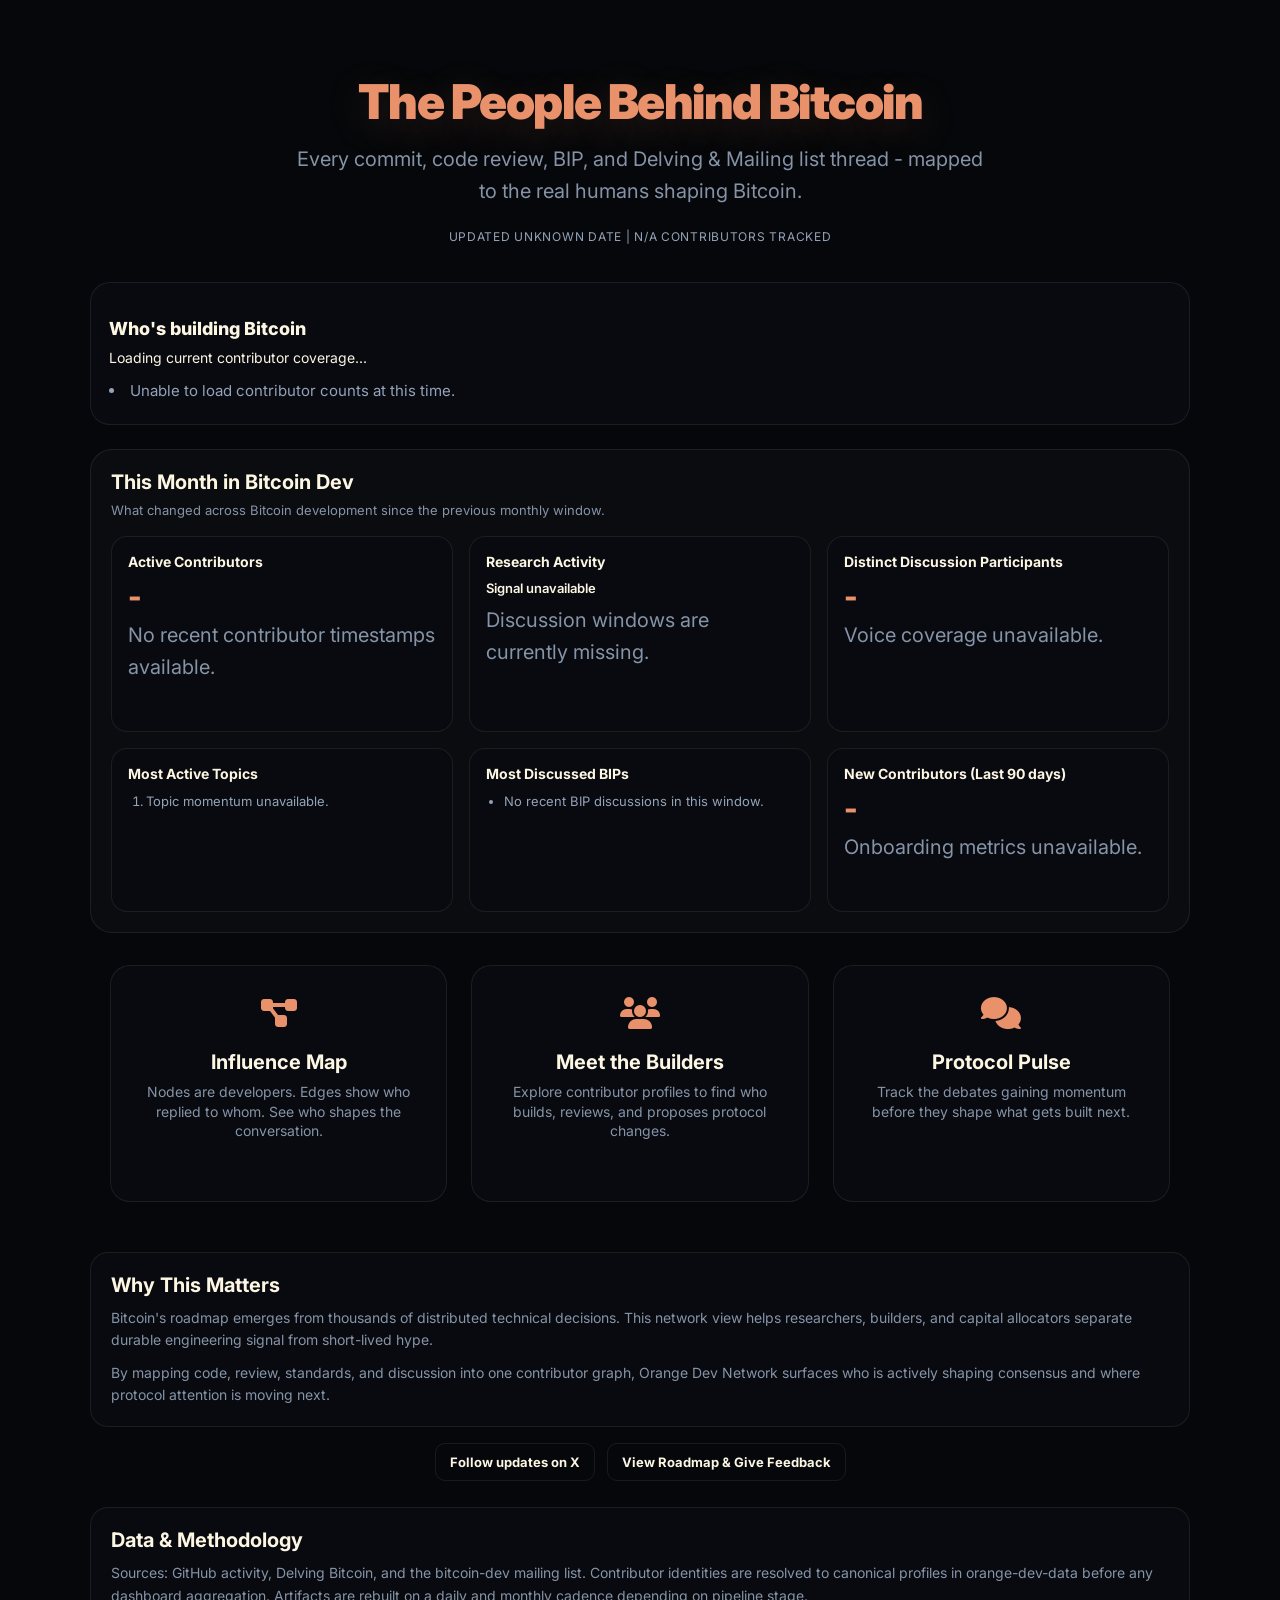
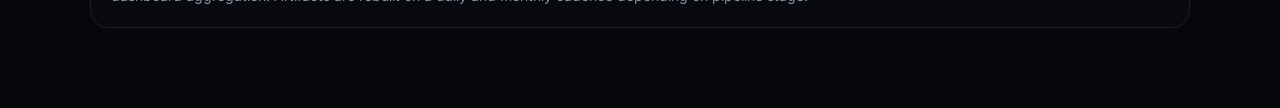
==== index.html @ 39d82423 "feat: migrate to app-config based navigation and shared layout" ====
<!DOCTYPE html>
<html lang="en" data-theme="dark">

<head>
    <meta charset="UTF-8">
    <meta name="viewport" content="width=device-width, initial-scale=1.0">
    <title>Orange Dev Network | The Human Layer of Bitcoin R&D</title>
    <meta name="description"
        content="Dive into the technical expertise, social authority, and ecosystem flow of Bitcoin development.">

    <!-- Bitcoin Data Labs Font & Icons -->
    <link rel="stylesheet" href="https://cdnjs.cloudflare.com/ajax/libs/font-awesome/6.5.1/css/all.min.css">
    <link rel="preconnect" href="https://fonts.googleapis.com">
    <link rel="preconnect" href="https://fonts.gstatic.com" crossorigin>
    <link href="https://fonts.googleapis.com/css2?family=Inter:wght@300;400;500;600;700;800;900&display=swap"
        rel="stylesheet">

    <!-- Bitcoin Data Labs Shell Styles -->
    <link rel="stylesheet" href="https://bitcoindatalabs.org/styles/styles.css">

    <!-- Modularized Local Styles -->
    <link rel="stylesheet" href="styles/style.css">
    <link rel="stylesheet" href="styles/landing.css">

    <!-- Favicon -->
    <link rel="icon" type="image/png" href="https://bitcoindatalabs.org/favicon.png">
</head>

<body class="has-fixed-header landing-layout">
    <div id="main-container">
        <!-- Bitcoin Data Labs Header -->
        <div id="header"></div>

        <div id="app-content" class="landing-layout">
            <div class="hero-section">
                <h1>The People Behind Bitcoin</h1>
                <p>Every commit, code review, BIP, and Delving & Mailing list thread - mapped to the real humans shaping
                    Bitcoin.</p>
                <div id="freshness-line" class="freshness-line">Updated - Contributors tracked -</div>

                <div class="summary-section">
                    <h2>Who's building Bitcoin</h2>
                    <div id="summary-insight" class="summary-insight">Loading current contributor coverage...</div>
                    <ul id="domain-count-list" class="summary-list">
                        <li>Loading contributor counts...</li>
                    </ul>
                </div>

                <section class="snapshot-panel" aria-label="Network Snapshot">
                    <div class="snapshot-panel-head">
                        <h2>This Month in Bitcoin Dev</h2>
                        <p>What changed across Bitcoin development since the previous monthly window.</p>
                    </div>
                    <div class="live-widgets">
                        <article class="live-widget">
                            <h3>Active Contributors</h3>
                            <div id="widget-active-count" class="live-widget-value">-</div>
                            <p id="widget-active-note" class="live-widget-note">Loading current activity...</p>
                        </article>
                        <article class="live-widget">
                            <h3>Research Activity</h3>
                            <div id="widget-mailing-spark" class="sparkline-text">Loading signal...</div>
                            <p id="widget-mailing-note" class="live-widget-note"></p>
                        </article>
                        <article class="live-widget">
                            <h3>Distinct Discussion Participants</h3>
                            <div id="widget-voices-count" class="live-widget-value">-</div>
                            <p id="widget-voices-note" class="live-widget-note">Loading discussion breadth...</p>
                        </article>
                        <article class="live-widget">
                            <h3>Most Active Topics</h3>
                            <ol id="widget-topics" class="rank-list">
                                <li>Loading topic momentum...</li>
                            </ol>
                        </article>
                        <article class="live-widget">
                            <h3>Most Discussed BIPs</h3>
                            <ul id="widget-bips" class="simple-list">
                                <li>Loading BIP activity...</li>
                            </ul>
                        </article>
                        <article class="live-widget">
                            <h3>New Contributors (Last 90 days)</h3>
                            <div id="widget-newcomers" class="live-widget-value">-</div>
                            <p id="widget-newcomers-note" class="live-widget-note">Loading onboarding trend...</p>
                        </article>
                    </div>
                </section>

                <div class="cta-container">
                    <a href="network.html" class="cta-card">
                        <div class="cta-icon"><i class="fas fa-project-diagram"></i></div>
                        <h2>Influence Map</h2>
                        <p>Nodes are developers. Edges show who replied to whom. See who shapes the conversation.</p>
                    </a>
                    <a href="directory.html" class="cta-card">
                        <div class="cta-icon"><i class="fas fa-users"></i></div>
                        <h2>Meet the Builders</h2>
                        <p>Explore contributor profiles to find who builds, reviews, and proposes protocol changes.</p>
                    </a>
                    <a href="pulse.html" class="cta-card">
                        <div class="cta-icon"><i class="fas fa-comments"></i></div>
                        <h2>Protocol Pulse</h2>
                        <p>Track the debates gaining momentum before they shape what gets built next.</p>
                    </a>
                </div>

                <section class="why-this-matters" aria-label="Why This Matters">
                    <h2>Why This Matters</h2>
                    <p>Bitcoin's roadmap emerges from thousands of distributed technical decisions. This network view
                        helps researchers, builders, and capital allocators separate durable engineering signal from
                        short-lived hype.</p>
                    <p>By mapping code, review, standards, and discussion into one contributor graph, Orange Dev Network
                        surfaces who is actively shaping consensus and where protocol attention is moving next.</p>
                </section>

                <section class="secondary-cta" aria-label="Follow and feedback">
                    <a href="https://x.com/BitcoinDataLabs" target="_blank" rel="noopener noreferrer"
                        class="secondary-link">Follow updates on X</a>
                    <a href="roadmap.html" class="secondary-link">View Roadmap & Give Feedback</a>
                </section>

                <section class="methodology-note" aria-label="Data and Methodology">
                    <h2>Data & Methodology</h2>
                    <p>Sources: GitHub activity, Delving Bitcoin, and the bitcoin-dev mailing list. Contributor
                        identities are resolved to canonical profiles in orange-dev-data before any dashboard
                        aggregation. Artifacts are rebuilt on a daily and monthly cadence depending on pipeline stage.
                    </p>
                </section>

            </div>
        </div>

        <!-- Bitcoin Data Labs Footer -->
        <div id="footer"></div>
    </div>

    <!-- Bitcoin Data Labs App Components -->
    <script src="https://bitcoindatalabs.org/components/app-components.js"></script>
    <script src="js/app-config.js"></script>

    <!-- Page Logic -->
    <script src="js/landing.js"></script>
</body>

</html>
---- styles/style.css ----
[data-theme="dark"] {
    /* Bitcoin Data Labs "Obsidian Data" Theme Variables */
    --bg-primary: #05070A;
    --bg-secondary: #0D0F14;
    --surface: #0D0F14;
    --card-bg: #080A0F;

    --text-primary: #FDF6E3;
    --text-secondary: #94A3B8;

    --primary: #E8916B;
    /* Brand Terracotta */
    --accent: var(--primary);

    --border: rgba(253, 246, 227, 0.08);
    --border-subtle: rgba(253, 246, 227, 0.05);

    --card-shadow: 0 10px 50px rgba(0, 0, 0, 0.6);

    /* Warm Data Palette - 5 Core Roles */
    --legend-creator: #FFB000;
    --legend-architect: #E8916B;
    --legend-engineer: #D4A298;
    --legend-researcher: #8293AB;
    --legend-participant: #2D3748;

    /* Theme Colors for Network Categories - Refined for Obsidian */
    --color-consensus: #ef4444;
    --color-script: #f59e0b;
    --color-l2: #10b981;
    --color-privacy: #8b5cf6;
    --color-wallet: #3b82f6;
    --color-mempool: #ec4899;
    --color-network: #06b6d4;
    --color-mining: #71717a;
    --color-other: #444;

    /* Header & Navigation Sync - Using 'Classy' Terracotta for selections */
    --bdl-header-bg: rgba(5, 7, 10, 0.9);
    --bdl-header-bg-compressed: rgba(5, 7, 10, 0.98);
    --bdl-subnav-bg: #05070A;
    --bdl-nav-active-bg: rgba(247, 147, 26, 0.12);
    --bdl-nav-active-text: #f7931a;
}

/* App name text beside logo */
#currentAppName,
#header .app-name,
#header [id*="appName"],
#header .app-logo a {
    color: var(--primary) !important;
    font-weight: 700 !important;
    letter-spacing: 0.02em;
}

/* Global Reset & Base */
html,
body {
    margin: 0;
    padding: 0;
    font-family: 'Inter', -apple-system, BlinkMacSystemFont, 'Segoe UI', Roboto, sans-serif;
    background-color: var(--bg-primary);
    color: var(--text-primary);
    overflow-x: hidden;
    min-height: 100vh;
    scroll-behavior: smooth;
    /* Ensure scrollIntoView accounts for fixed headers */
    scroll-padding-top: calc(var(--header-height, 90px) + var(--subnav-height, 50px) + 20px);
}

/* Global Overrides for Bitcoin Data Labs Layout */
body.has-sub-nav.has-fixed-header {
    /* Remove the default 20px gap for a sleek flush app look */
    padding-top: calc(var(--header-height, 90px) + var(--subnav-height, 50px)) !important;
}

/* App Layout */
#main-container {
    display: flex;
    flex-direction: column;
    /* Exactly fill the remaining viewport, preventing body scroll so the network sidebar works perfectly */
    height: calc(100vh - var(--header-height, 90px) - var(--subnav-height, 50px)) !important;
}

#header,
#footer {
    flex-shrink: 0;
}

#app-content {
    display: flex;
    flex: 1;
    overflow: hidden;
}



#graph-container {
    flex: 1;
    position: relative;
    background-color: var(--bg-primary);
}

#sidebar {
    width: 360px;
    background-color: var(--bg-secondary);
    border-left: 1px solid var(--border);
    padding: 24px;
    display: flex;
    flex-direction: column;
    gap: 20px;
    overflow-y: auto;
    overflow-x: hidden;
    z-index: 10;
    scrollbar-width: none;
    /* Firefox */
    -ms-overflow-style: none;
    /* IE/Edge */
}

#sidebar::-webkit-scrollbar {
    display: none;
    /* Chrome, Safari, Opera */
}

/* Header & Sidebar Typography */
.sidebar-header h1 {
    font-size: 18px;
    font-weight: 700;
    margin: 0;
    color: var(--primary);
    display: flex;
    align-items: center;
    gap: 10px;
    letter-spacing: 0.02em;
}

.sidebar-header h1 i {
    font-size: 14px;
    opacity: 0.8;
}

.sidebar-header p {
    font-size: 13px;
    color: var(--text-secondary);
    margin: 8px 0 0 0;
    line-height: 1.5;
}

/* Components: Filter Groups & Buttons */
.filter-group {
    background: var(--card-bg);
    padding: 16px;
    border-radius: 12px;
    border: 1px solid var(--border);
    box-shadow: var(--card-shadow);
}

.legend-panel {
    display: grid;
    grid-template-columns: repeat(2, minmax(0, 1fr));
    gap: 6px;
    padding: 10px 0 0 0;
    color: var(--text-secondary);
    font-size: 11px;
}

.legend-chip {
    display: inline-flex;
    align-items: center;
    gap: 8px;
    padding: 8px 10px;
    border-radius: 999px;
    background: rgba(255, 255, 255, 0.04);
    border: 1px solid rgba(255, 255, 255, 0.08);
}

.legend-dot {
    width: 10px;
    height: 10px;
    border-radius: 50%;
    flex-shrink: 0;
    box-shadow: 0 0 0 1px rgba(255, 255, 255, 0.1);
}

.filter-label {
    font-size: 11px;
    font-weight: 700;
    color: var(--text-secondary);
    text-transform: uppercase;
    letter-spacing: 1.5px;
    margin-bottom: 12px;
    display: block;
}

.btn-group {
    display: flex;
    flex-wrap: wrap;
    gap: 6px;
}

.theme-grid {
    display: grid;
    grid-template-columns: 1fr 1fr;
    gap: 6px;
}

.filter-btn {
    background: transparent;
    border: 1px solid transparent;
    padding: 8px 16px;
    color: var(--text-secondary);
    border-radius: 4px;
    font-size: 11px;
    cursor: pointer;
    transition: all 0.2s cubic-bezier(0.4, 0, 0.2, 1);
    text-align: left;
    flex: 1;
    min-width: 80px;
    font-weight: 500;
    position: relative;
}

.filter-btn:hover {
    background: rgba(253, 246, 227, 0.03);
    color: var(--text-primary);
}

.filter-btn.active {
    background: rgba(232, 145, 107, 0.06);
    color: var(--text-primary);
    font-weight: 700;
}

.filter-btn.active::before {
    content: '';
    position: absolute;
    left: 0;
    top: 20%;
    height: 60%;
    width: 2px;
    background: var(--primary);
    border-radius: 0 2px 2px 0;
}

/* Keep primary CTA as a subtle ghost block for surgical UX */
#view-directory-btn,
.btn-primary {
    background: transparent;
    color: var(--primary);
    border: 1px solid rgba(232, 145, 107, 0.3);
    transition: all 0.3s ease;
    border-radius: 8px;
}

#view-directory-btn:hover,
.btn-primary:hover {
    background: rgba(232, 145, 107, 0.08);
    border-color: var(--primary);
    box-shadow: 0 0 20px rgba(232, 145, 107, 0.1);
}

#view-directory-btn.active,
.btn-primary.active {
    background: rgba(232, 145, 107, 0.12);
    border-color: var(--primary);
    color: var(--primary);
}

/* Premium Surgical Tooltips */
[data-tooltip] {
    position: relative;
}

[data-tooltip]::after {
    content: attr(data-tooltip);
    position: absolute;
    bottom: calc(100% + 10px);
    left: 50%;
    transform: translateX(-50%) translateY(5px);
    width: 220px;
    padding: 12px 14px;
    background: rgba(13, 15, 20, 0.98);
    backdrop-filter: blur(12px);
    -webkit-backdrop-filter: blur(12px);
    border: 1px solid rgba(232, 145, 107, 0.2);
    border-radius: 8px;
    color: var(--text-primary);
    font-size: 11px;
    line-height: 1.5;
    font-weight: 400;
    text-transform: none;
    letter-spacing: normal;
    box-shadow: 0 10px 30px rgba(0, 0, 0, 0.8);
    pointer-events: none;
    opacity: 0;
    transform: translateY(5px);
    transition: all 0.2s ease;
    z-index: 100;
}

[data-tooltip]:hover::after {
    opacity: 1;
    transform: translateX(-50%) translateY(0);
}

/* HUD & Overlays */
.hud {
    position: absolute;
    top: 24px;
    left: 24px;
    display: flex;
    flex-direction: column;
    gap: 12px;
    z-index: 5;
}

.search-container {
    position: relative;
}

#unified-search {
    width: 100%;
    box-sizing: border-box;
    padding: 12px 16px;
    background: rgba(8, 10, 15, 0.7);
    backdrop-filter: blur(20px);
    -webkit-backdrop-filter: blur(20px);
    border: 1px solid var(--border);
    border-radius: 10px;
    color: var(--text-primary);
    font-family: inherit;
    font-size: 13px;
    outline: none;
    transition: all 0.3s cubic-bezier(0.4, 0, 0.2, 1);
    box-shadow: 0 10px 30px rgba(0, 0, 0, 0.4);
}

#unified-search:focus {
    border-color: var(--primary);
    background: rgba(8, 10, 15, 0.9);
    box-shadow: 0 15px 40px rgba(232, 145, 107, 0.1);
}

.search-meta {
    font-size: 11px;
    color: var(--text-secondary);
    line-height: 1.4;
    padding: 0 4px;
    min-height: 20px;
}

.stats-hud {
    background: rgba(8, 10, 15, 0.7);
    backdrop-filter: blur(20px);
    -webkit-backdrop-filter: blur(20px);
    border: 1px solid var(--border);
    border-radius: 12px;
    padding: 14px 18px;
    color: var(--text-secondary);
    font-size: 12px;
    display: flex;
    flex-direction: column;
    gap: 6px;
    box-shadow: var(--card-shadow);
    min-width: 200px;
}

.stat-row {
    display: flex;
    justify-content: space-between;
    gap: 20px;
}



.stat-val {
    font-weight: 700;
    color: var(--text-primary);
}

.stat-val.highlight {
    color: var(--primary);
}

/* Map Controls */
.controls {
    position: absolute;
    top: 24px;
    right: 24px;
    display: flex;
    flex-direction: column;
    gap: 8px;
    z-index: 5;
}

.control-btn {
    background: rgba(8, 10, 15, 0.7);
    backdrop-filter: blur(20px);
    -webkit-backdrop-filter: blur(20px);
    border: 1px solid var(--border);
    padding: 10px;
    color: var(--text-primary);
    border-radius: 10px;
    cursor: pointer;
    width: 44px;
    height: 44px;
    display: flex;
    align-items: center;
    justify-content: center;
    transition: all 0.3s cubic-bezier(0.4, 0, 0.2, 1);
    box-shadow: 0 10px 25px rgba(0, 0, 0, 0.4);
}

.control-btn:hover {
    background: rgba(232, 145, 107, 0.1);
    border-color: var(--primary);
    color: var(--primary);
    transform: scale(1.05);
}

/* Tooltip */
.tooltip {
    position: absolute;
    background: rgba(26, 18, 8, 0.98);
    border: 1px solid var(--border);
    padding: 16px;
    border-radius: 12px;
    font-size: 12px;
    pointer-events: none;
    z-index: 100;
    color: var(--text-primary);
    display: none;
    box-shadow: 0 20px 50px rgba(0, 0, 0, 0.6);
    backdrop-filter: blur(8px);
    min-width: 200px;
}

/* D3 Graph Styles */
svg#viz {
    width: 100%;
    height: 100%;
}

line.link {
    stroke-opacity: 0.15;
    transition: stroke-opacity 0.2s, stroke-width 0.2s;
}

circle.node {
    transition: r 0.3s, fill 0.3s, stroke 0.2s;
    stroke-width: 0.5px;
    cursor: pointer;
}

text.label {
    fill: var(--text-primary);
    font-size: 9px;
    font-weight: 500;
    pointer-events: none;
    opacity: 0.6;
    text-shadow: 0 1px 3px rgba(0, 0, 0, 0.8);
}

/* Selection Panel / Profile */
.info-panel {
    background: var(--card-bg);
    padding: 16px;
    border-radius: 12px;
    border: 1px solid var(--border);
    box-shadow: var(--card-shadow);
    animation: slideIn 0.3s ease-out;
}

@keyframes slideIn {
    from {
        opacity: 0;
        transform: translateY(10px);
    }

    to {
        opacity: 1;
        transform: translateY(0);
    }
}

.info-title {
    font-size: 15px;
    font-weight: 800;
    margin-bottom: 20px;
    color: var(--text-primary);
    text-transform: uppercase;
    letter-spacing: 1px;
}

.expertise-meter {
    display: flex;
    height: 10px;
    border-radius: 5px;
    overflow: hidden;
    background: var(--card-bg);
    margin: 8px 0 16px 0;
}

.expertise-segment {
    height: 100%;
}

.bip-chip {
    display: inline-block;
    background: var(--card-bg);
    border: 1px solid var(--border);
    padding: 4px 10px;
    border-radius: 6px;
    font-size: 10px;
    font-weight: 600;
    margin-right: 6px;
    margin-bottom: 6px;
    color: var(--text-secondary);
    transition: all 0.2s;
}

.bip-chip:hover {
    background: rgba(232, 145, 107, 0.08);
    color: var(--text-primary);
}

.info-item {
    font-size: 13px;
    margin-bottom: 8px;
    display: flex;
    justify-content: space-between;
}

.info-label {
    color: var(--text-secondary);
}

.info-val {
    color: var(--text-primary);
    font-weight: 600;
}

.expertise-label {
    font-size: 10px;
    color: var(--text-secondary);
    margin-top: 16px;
    margin-bottom: 4px;
    display: block;
    text-transform: uppercase;
    letter-spacing: 1px;
    font-weight: 700;
}

.tag {
    padding: 4px 10px;
    border-radius: 6px;
    font-size: 10px;
    font-weight: 800;
    text-transform: uppercase;
    letter-spacing: 1px;
}

.tag-new {
    background: rgba(139, 92, 246, 0.1);
    color: #8b5cf6;
    border: 1px solid rgba(139, 92, 246, 0.2);
}

.tag-rising {
    background: rgba(16, 185, 129, 0.12);
    color: #10b981;
    border: 1px solid rgba(16, 185, 129, 0.2);
}

.tag-steady {
    background: rgba(59, 130, 246, 0.08);
    color: #3b82f6;
    border: 1px solid rgba(59, 130, 246, 0.14);
}

.tag-fading {
    background: rgba(244, 63, 94, 0.08);
    color: #f43f5e;
    border: 1px solid rgba(244, 63, 94, 0.14);
}

.tag-mixed {
    background: rgba(253, 246, 227, 0.05);
    color: var(--text-primary);
    border: 1px solid var(--border-subtle);
}

/* 📱 Responsive Engineering 📱 */
@media screen and (max-width: 1024px) {
    #main-container {
        height: auto !important;
        min-height: 100vh;
    }
    
    #app-content {
        flex-direction: column;
        overflow: visible;
        flex: none;
    }

    #sidebar {
        width: 100%;
        height: auto;
        border-left: none;
        border-top: 1px solid var(--border-subtle);
        overflow: visible;
    }

    #graph-container {
        height: 60vh;
        flex: none;
    }
}

@media screen and (max-width: 768px) {
    .hide-on-mobile {
        display: none !important;
    }

    .hud {
        top: 10px;
        left: 10px;
        right: 10px;
        flex-direction: column;
        gap: 10px;
        background: rgba(13, 15, 20, 0.9);
        padding: 12px;
        border-radius: 12px;
    }

    .search-container {
        width: 100%;
    }

    #unified-search {
        width: 100% !important;
    }

    .stats-hud {
        display: grid;
        grid-template-columns: 1fr 1fr;
        gap: 10px;
    }

    .stats-hud .stat-row:last-child {
        grid-column: span 2;
        border-top: 1px solid var(--border-subtle);
    }
}

@media screen and (max-width: 480px) {
    .controls {
        bottom: 20px;
        right: 20px;
    }

    #view-directory-btn {
        font-size: 12px;
        padding: 10px;
    }
}

/* Scrollbar Styles */
#sidebar::-webkit-scrollbar {
    width: 6px;
}

#sidebar::-webkit-scrollbar-track {
    background: var(--bg-secondary);
}

#sidebar::-webkit-scrollbar-thumb {
    background: var(--border);
    border-radius: 3px;
}

#sidebar::-webkit-scrollbar-thumb:hover {
    background: rgba(255, 255, 255, 0.1);
}

/* Shared Header Overrides */
#header .app-header {
    border-bottom: 1px solid var(--border) !important;
}

#header .nav-link.active {
    color: var(--primary) !important;
}

#header .top-container,
#header .nav-container {
    max-width: 1200px !important;
    padding: 0 24px !important;
    margin-left: auto !important;
    margin-right: auto !important;
    box-sizing: border-box !important;
}

/* Shared Header Overrides */
#header .app-header {
    border-bottom: 1px solid var(--border) !important;
}

#header .nav-link.active {
    color: var(--primary) !important;
}

#header .top-container,
#header .nav-container {
    max-width: 1200px !important;
    padding: 0 24px !important;
    margin-left: auto !important;
    margin-right: auto !important;
    box-sizing: border-box !important;
}
---- styles/landing.css ----
/* Landing Page Styles - Ecosystem Portal */

body.landing-layout {
    overflow-y: auto !important;
    height: auto !important;
    min-height: 100vh;
}

body.landing-layout #main-container {
    height: auto !important;
    min-height: 100vh;
    display: flex !important;
    flex-direction: column !important;
}

body.landing-layout #app-content {
    display: block !important;
    overflow: visible !important;
    flex: none !important;
    width: 100% !important;
    background: transparent !important;
    background-color: transparent !important;
}

body.landing-layout .landing-layout {
    background: radial-gradient(circle at 50% -20%, var(--bg-secondary) 0%, var(--bg-primary) 70%) !important;
    min-height: 100vh;
    padding-bottom: 60px;
    display: block !important;
}

/* Force hero and all its direct children to stack vertically */
.hero-section {
    display: flex !important;
    flex-direction: column !important;
    align-items: center !important;
    width: 100% !important;
    box-sizing: border-box !important;
    padding: 40px 20px 20px 20px;
    max-width: 1200px;
    margin: 0 auto;
}

.hero-section>* {
    width: 100% !important;
    max-width: 1100px !important;
    box-sizing: border-box !important;
    flex-shrink: 0 !important;
}

.hero-section>h1,
.hero-section>p {
    max-width: 700px !important;
    text-align: center !important;
}

/* JavaScript-populated content colors */
#rd-focus-val,
#onboarding-val {
    color: var(--text-primary) !important;
}

#rd-focus-sub,
#discussion-pulse-list,
#discussion-bips {
    color: var(--text-secondary) !important;
}

#summary-insight {
    color: var(--text-primary) !important;
}

#domain-count-list {
    color: var(--text-secondary) !important;
}

#domain-count-list li {
    color: var(--text-secondary) !important;
}

#domain-count-list li strong {
    color: var(--text-primary) !important;
}

.hero-section h1 {
    font-size: 48px;
    font-weight: 900;
    letter-spacing: -0.03em;
    margin-bottom: 12px;
    color: var(--primary);
    text-shadow: 0 10px 40px rgba(232, 145, 107, 0.2);
}

.hero-section p {
    font-size: 1.25rem;
    color: var(--text-secondary);
    max-width: 700px;
    margin: 0 auto 32px;
    opacity: 0.9;
    line-height: 1.6;
}

.freshness-line {
    text-align: center;
    color: var(--text-secondary);
    font-size: 12px;
    letter-spacing: 0.06em;
    text-transform: uppercase;
    margin: -10px 0 18px;
}

.summary-section {
    width: 100%;
    max-width: 720px;
    margin: 20px auto 0 auto;
    padding: 20px 18px;
    background: var(--card-bg);
    border: 1px solid var(--border);
    border-radius: 20px;
    text-align: left;
}

.summary-section h2 {
    font-size: 18px;
    font-weight: 800;
    color: var(--text-primary);
    margin-bottom: 10px;
}

.summary-insight {
    font-size: 14px;
    color: var(--text-primary);
    margin-bottom: 12px;
}

.metric-subtext {
    font-size: 0.85rem;
    color: var(--text-secondary);
    margin-bottom: 12px;
}

.summary-list {
    list-style: disc inside;
    margin: 0;
    padding: 0;
    color: var(--text-secondary);
    display: grid;
    grid-template-columns: repeat(2, minmax(0, 1fr));
    gap: 14px 24px;
}

.summary-list li {
    margin-bottom: 0;
    font-size: 15px;
    line-height: 1.7;
}

.summary-list li strong {
    color: var(--text-primary);
}

.summary-list li span {
    display: block;
    margin-top: 4px;
    font-size: 13px;
    color: var(--text-secondary);
}

.summary-note {
    margin-top: 18px;
    color: var(--text-secondary);
    font-size: 13px;
    line-height: 1.6;
}

/* Venn Diagram Component */
.venn-container {
    position: relative;
    width: 100%;
    max-width: 800px;
    height: 680px;
    margin: 40px auto;
    display: flex;
    flex-direction: column;
    justify-content: center;
    align-items: center;
}

.venn-svg {
    width: 100%;
    height: 100%;
}

.venn-circle {
    fill-opacity: 0.15;
    stroke-width: 2px;
    transition: all 0.3s ease;
}

.venn-circle:hover {
    fill-opacity: 0.25;
}

.venn-label {
    font-size: 14px;
    font-weight: 700;
    fill: var(--text-primary);
    text-transform: uppercase;
    letter-spacing: 1px;
    pointer-events: none;
}

.venn-count {
    font-size: 24px;
    font-weight: 800;
    fill: var(--text-primary);
    pointer-events: none;
}

/* Metrics Grid — 3 equal cards in a row */
.metrics-grid {
    display: flex !important;
    flex-direction: row !important;
    align-items: stretch !important;
    gap: 20px;
    max-width: 1100px;
    margin: 32px auto 24px auto;
    padding: 0;
    background: none;
    backdrop-filter: none;
    border: none;
    border-radius: 0;
}

.metrics-grid .metric-card {
    flex: 1 1 0 !important;
    min-width: 0 !important;
}

.metric-card {
    background: var(--card-bg);
    backdrop-filter: blur(12px);
    border: 1px solid var(--border);
    padding: 24px;
    border-radius: 20px;
    text-align: left;
    transition: all 0.3s cubic-bezier(0.4, 0, 0.2, 1);
}

.metric-card:hover {
    background: rgba(253, 246, 227, 0.05);
    border-color: rgba(232, 145, 107, 0.2);
    transform: translateY(-4px);
    box-shadow: 0 20px 40px rgba(0, 0, 0, 0.4);
}

.metric-card h3 {
    font-size: 12px;
    text-transform: uppercase;
    letter-spacing: 2px;
    color: var(--text-secondary);
    margin-bottom: 16px;
}

.metric-value {
    font-size: 28px;
    font-weight: 800;
    color: var(--text-primary);
    margin-bottom: 8px;
}

.metric-subtext {
    font-size: 13px;
    color: var(--text-secondary);
}

/* Call to Action Buttons */
.cta-container {
    display: grid;
    grid-template-columns: repeat(3, 1fr);
    gap: 24px;
    max-width: 1060px;
    margin: 24px auto 40px auto;
    padding: 0 20px;
}

.snapshot-panel {
    width: 100%;
    max-width: 1060px;
    margin: 24px auto 8px auto;
    background: rgba(255, 255, 255, 0.025);
    border: 1px solid var(--border);
    border-radius: 22px;
    padding: 20px;
}

.snapshot-panel-head {
    margin-bottom: 16px;
}

.snapshot-panel-head h2 {
    margin: 0 0 6px 0;
    font-size: 20px;
    color: var(--text-primary);
}

.snapshot-panel-head p {
    margin: 0;
    color: var(--text-secondary);
    font-size: 13px;
}

.live-widgets {
    display: grid;
    grid-template-columns: repeat(3, minmax(0, 1fr));
    gap: 16px;
    width: 100%;
    max-width: 100%;
    margin: 0;
}

.live-widget {
    background: var(--card-bg);
    border: 1px solid var(--border);
    border-radius: 16px;
    padding: 16px;
}

.live-widget h3 {
    margin: 0 0 10px 0;
    font-size: 14px;
    color: var(--text-primary);
    font-weight: 700;
}

.live-widget-value {
    font-size: 30px;
    font-weight: 800;
    color: var(--primary);
    line-height: 1.1;
    margin-bottom: 6px;
}

.live-widget-note {
    margin: 0;
    color: var(--text-secondary);
    font-size: 12px;
    line-height: 1.5;
}

.rank-list,
.simple-list {
    margin: 0;
    padding-left: 18px;
    color: var(--text-secondary);
    display: flex;
    flex-direction: column;
    gap: 6px;
    font-size: 13px;
}

.rank-list li,
.simple-list li {
    line-height: 1.4;
}

.delta-pill {
    margin-left: 6px;
    font-size: 11px;
    color: var(--text-secondary);
    padding: 2px 6px;
    border-radius: 999px;
    border: 1px solid var(--border);
}

.sparkline-text {
    font-size: 13px;
    font-weight: 600;
    color: var(--text-primary);
    margin-bottom: 8px;
}

.bip-link,
.reviewer-link {
    color: var(--text-primary);
    text-decoration: none;
}

.bip-link:hover,
.reviewer-link:hover {
    color: var(--primary);
    text-decoration: underline;
}

.why-this-matters,
.methodology-note {
    width: 100%;
    max-width: 1060px;
    margin: 10px auto 0 auto;
    background: var(--card-bg);
    border: 1px solid var(--border);
    border-radius: 18px;
    padding: 20px;
}

.why-this-matters h2,
.methodology-note h2 {
    margin: 0 0 10px 0;
    color: var(--text-primary);
    font-size: 20px;
}

.why-this-matters p,
.methodology-note p {
    margin: 0 0 10px 0;
    max-width: 100%;
    text-align: left;
    font-size: 14px;
}

.why-this-matters p:last-child,
.methodology-note p:last-child {
    margin-bottom: 0;
}

.secondary-cta {
    width: 100%;
    max-width: 1060px;
    display: flex;
    gap: 12px;
    justify-content: center;
    margin: 16px auto;
    flex-wrap: wrap;
}

.secondary-link {
    text-decoration: none;
    color: var(--text-primary);
    border: 1px solid var(--border);
    border-radius: 10px;
    padding: 10px 14px;
    font-size: 13px;
    font-weight: 700;
    transition: all 0.2s;
}

.secondary-link:hover {
    border-color: var(--primary);
    color: var(--primary);
    background: rgba(232, 145, 107, 0.08);
}

.cta-card {
    display: block;
    text-decoration: none;
    background: var(--card-bg);
    border: 1px solid var(--border);
    border-radius: 20px;
    padding: 28px 24px;
    text-align: center;
    transition: all 0.3s;
    position: relative;
    overflow: hidden;
}

.cta-card::before {
    content: '';
    position: absolute;
    top: 0;
    left: 0;
    right: 0;
    height: 4px;
    background: var(--primary);
    opacity: 0;
    transition: opacity 0.3s;
}

.cta-card:hover {
    transform: translateY(-8px);
    background: var(--bg-secondary);
    border-color: var(--primary);
}

.cta-card:hover::before {
    opacity: 1;
}

.cta-icon {
    font-size: 32px;
    color: var(--primary);
    margin-bottom: 16px;
}

.cta-card h2 {
    font-size: 20px;
    font-weight: 700;
    color: var(--text-primary);
    margin-bottom: 8px;
}

.cta-card p {
    color: var(--text-secondary);
    font-size: 14px;
    line-height: 1.4;
}

/* Focus Bar */
.focus-bar-container {
    width: 100%;
    height: 8px;
    background: rgba(255, 255, 255, 0.05);
    border-radius: 4px;
    overflow: hidden;
    margin-top: 12px;
    display: flex;
}

.focus-segment {
    height: 100%;
    transition: width 1s ease-out;
}

/* Legend / Glossary */
.venn-glossary {
    display: flex;
    flex-wrap: wrap;
    justify-content: center;
    gap: 24px;
    margin-top: 20px;
    padding: 20px;
    background: rgba(255, 255, 255, 0.02);
    border-radius: 16px;
    border: 1px solid rgba(255, 255, 255, 0.05);
}

.venn-note {
    width: 100%;
    max-width: 760px;
    color: var(--text-secondary);
    font-size: 13px;
    text-align: center;
    margin-top: 16px;
    line-height: 1.7;
}

.glossary-item {
    display: flex;
    align-items: center;
    gap: 8px;
    font-size: 13px;
    color: var(--text-secondary);
}

.glossary-item .dot {
    width: 10px;
    height: 10px;
    border-radius: 50%;
}

.glossary-item strong {
    color: var(--text-primary);
}

/* 📱 Landing Mobile Polish 📱 */
@media screen and (max-width: 900px) {
    .cta-container {
        grid-template-columns: 1fr 1fr;
    }

    .live-widgets {
        grid-template-columns: repeat(2, minmax(0, 1fr));
    }
}

@media screen and (max-width: 768px) {
    .hero-section h1 {
        font-size: 32px;
        margin-bottom: 16px;
    }

    .hero-section p {
        font-size: 1.1rem;
    }

    .cta-container {
        grid-template-columns: 1fr;
    }

    .secondary-cta {
        justify-content: flex-start;
    }

    .snapshot-panel {
        padding: 16px;
    }

    .live-widgets {
        grid-template-columns: 1fr;
    }

    .summary-section {
        padding: 20px 16px;
        margin: 10px;
        width: calc(100% - 20px);
    }
}

@media screen and (max-width: 480px) {
    .hero-section h1 {
        font-size: 28px;
    }

    .summary-list {
        grid-template-columns: 1fr !important;
    }
}
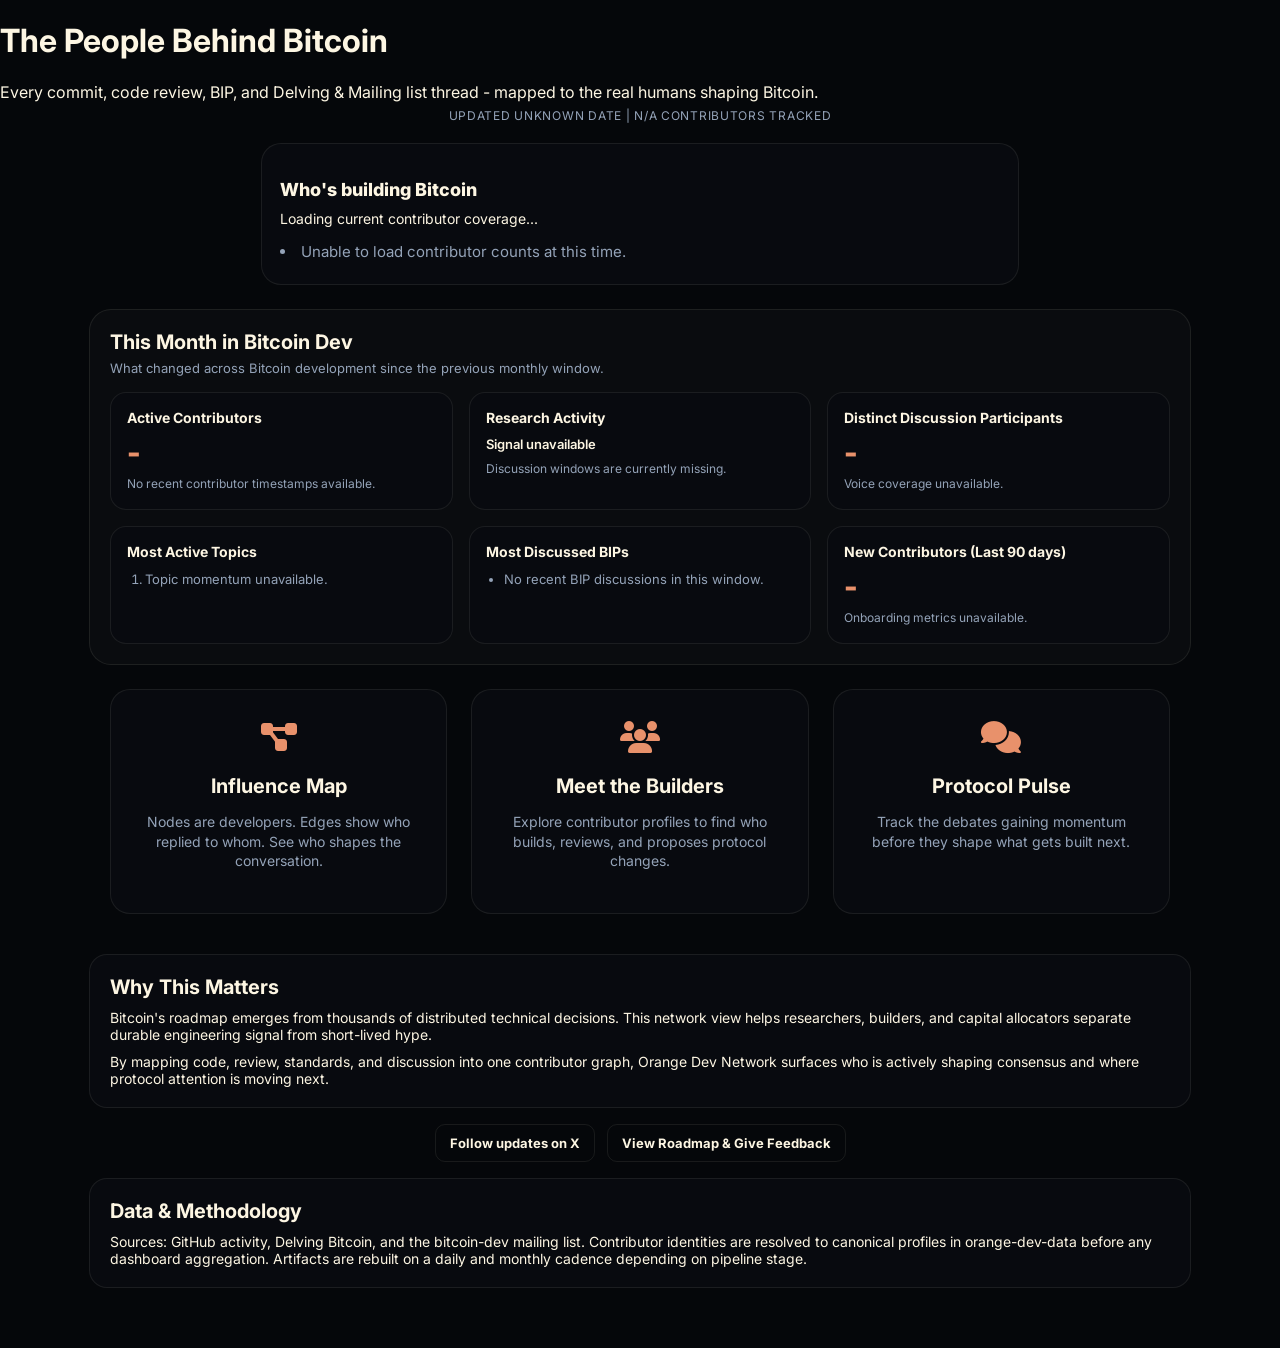
==== commit 927572c5: "Remove redundant hero styles (moved to global BDL styles)" ====
--- a/index.html
+++ b/index.html
@@ -98,7 +98,7 @@
                         <h2>Meet the Builders</h2>
                         <p>Explore contributor profiles to find who builds, reviews, and proposes protocol changes.</p>
                     </a>
-                    <a href="pulse.html" class="cta-card">
+                    <a href="https://sorukumar.github.io/orange-dev-tracker/pulse.html" class="cta-card">
                         <div class="cta-icon"><i class="fas fa-comments"></i></div>
                         <h2>Protocol Pulse</h2>
                         <p>Track the debates gaining momentum before they shape what gets built next.</p>
--- a/styles/style.css
+++ b/styles/style.css
@@ -623,6 +623,26 @@
         display: none !important;
     }
 
+    /* Fix mobile menu overlay covering the header */
+    body.has-nav .nav-links-wrapper {
+        z-index: 9999 !important;
+        justify-content: flex-start !important;
+        padding-top: calc(var(--header-height, 90px) + 2rem) !important;
+    }
+
+    /* Brand the suite menu section with Terracotta */
+    .mobile-suite-content > div > div:first-child {
+        color: var(--primary) !important;
+        font-weight: 700 !important;
+        text-transform: uppercase;
+        letter-spacing: 1px !important;
+    }
+
+    .mobile-suite-content .suite-link-mobile:hover {
+        color: var(--primary) !important;
+        background-color: rgba(232, 145, 107, 0.1) !important;
+    }
+
     .hud {
         top: 10px;
         left: 10px;
--- a/styles/landing.css
+++ b/styles/landing.css
@@ -29,30 +29,7 @@
     display: block !important;
 }
 
-/* Force hero and all its direct children to stack vertically */
-.hero-section {
-    display: flex !important;
-    flex-direction: column !important;
-    align-items: center !important;
-    width: 100% !important;
-    box-sizing: border-box !important;
-    padding: 40px 20px 20px 20px;
-    max-width: 1200px;
-    margin: 0 auto;
-}
-
-.hero-section>* {
-    width: 100% !important;
-    max-width: 1100px !important;
-    box-sizing: border-box !important;
-    flex-shrink: 0 !important;
-}
-
-.hero-section>h1,
-.hero-section>p {
-    max-width: 700px !important;
-    text-align: center !important;
-}
+
 
 /* JavaScript-populated content colors */
 #rd-focus-val,
@@ -82,23 +59,7 @@
     color: var(--text-primary) !important;
 }
 
-.hero-section h1 {
-    font-size: 48px;
-    font-weight: 900;
-    letter-spacing: -0.03em;
-    margin-bottom: 12px;
-    color: var(--primary);
-    text-shadow: 0 10px 40px rgba(232, 145, 107, 0.2);
-}
-
-.hero-section p {
-    font-size: 1.25rem;
-    color: var(--text-secondary);
-    max-width: 700px;
-    margin: 0 auto 32px;
-    opacity: 0.9;
-    line-height: 1.6;
-}
+
 
 .freshness-line {
     text-align: center;
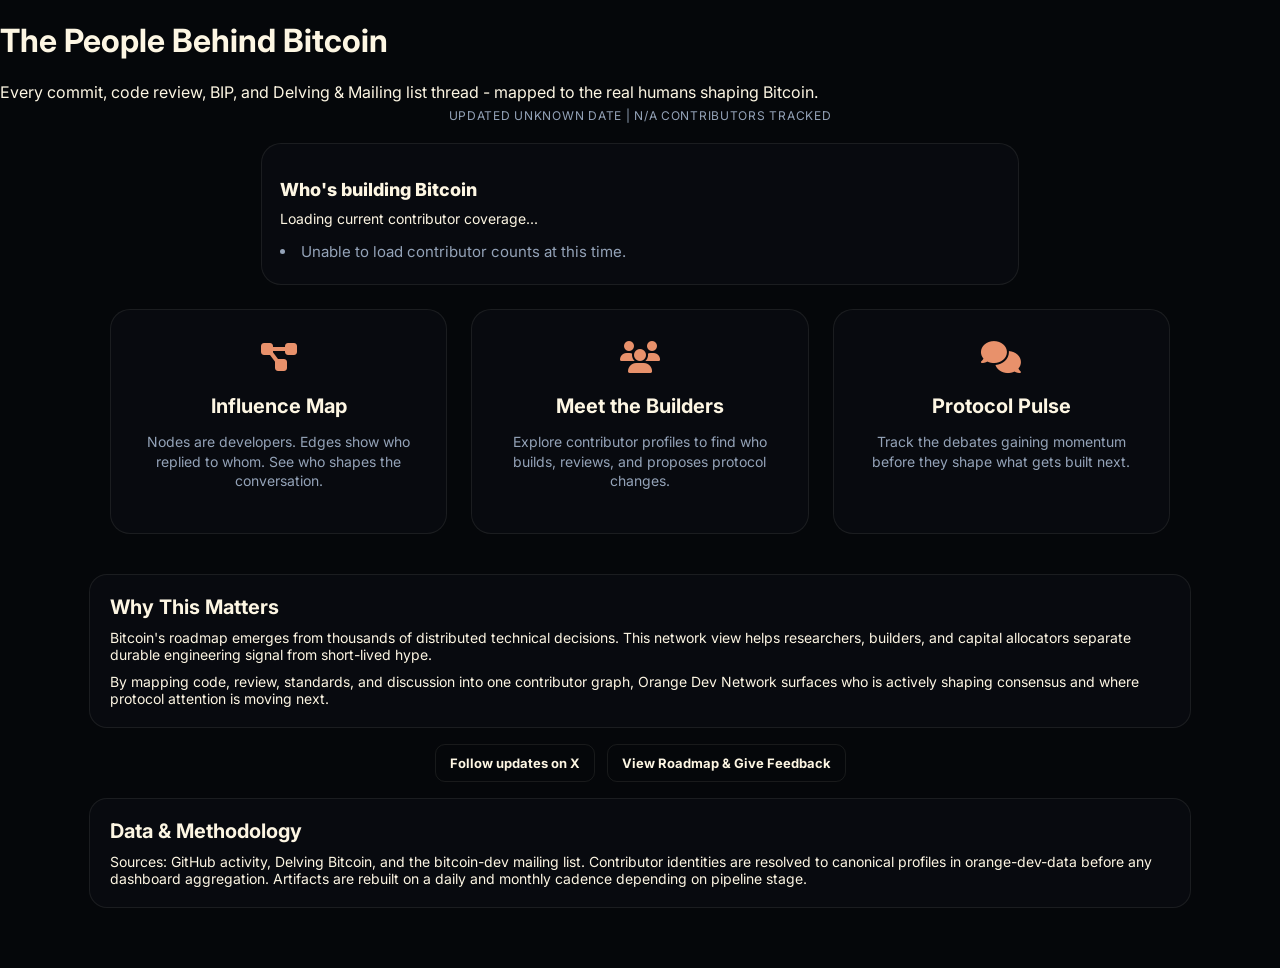
==== commit 17457bcb: "Refactor: Decouple from orange-dev-data, migrate contributors and labs, clean legacy pipeline" ====
--- a/index.html
+++ b/index.html
@@ -46,46 +46,7 @@
                     </ul>
                 </div>
 
-                <section class="snapshot-panel" aria-label="Network Snapshot">
-                    <div class="snapshot-panel-head">
-                        <h2>This Month in Bitcoin Dev</h2>
-                        <p>What changed across Bitcoin development since the previous monthly window.</p>
-                    </div>
-                    <div class="live-widgets">
-                        <article class="live-widget">
-                            <h3>Active Contributors</h3>
-                            <div id="widget-active-count" class="live-widget-value">-</div>
-                            <p id="widget-active-note" class="live-widget-note">Loading current activity...</p>
-                        </article>
-                        <article class="live-widget">
-                            <h3>Research Activity</h3>
-                            <div id="widget-mailing-spark" class="sparkline-text">Loading signal...</div>
-                            <p id="widget-mailing-note" class="live-widget-note"></p>
-                        </article>
-                        <article class="live-widget">
-                            <h3>Distinct Discussion Participants</h3>
-                            <div id="widget-voices-count" class="live-widget-value">-</div>
-                            <p id="widget-voices-note" class="live-widget-note">Loading discussion breadth...</p>
-                        </article>
-                        <article class="live-widget">
-                            <h3>Most Active Topics</h3>
-                            <ol id="widget-topics" class="rank-list">
-                                <li>Loading topic momentum...</li>
-                            </ol>
-                        </article>
-                        <article class="live-widget">
-                            <h3>Most Discussed BIPs</h3>
-                            <ul id="widget-bips" class="simple-list">
-                                <li>Loading BIP activity...</li>
-                            </ul>
-                        </article>
-                        <article class="live-widget">
-                            <h3>New Contributors (Last 90 days)</h3>
-                            <div id="widget-newcomers" class="live-widget-value">-</div>
-                            <p id="widget-newcomers-note" class="live-widget-note">Loading onboarding trend...</p>
-                        </article>
-                    </div>
-                </section>
+
 
                 <div class="cta-container">
                     <a href="network.html" class="cta-card">
@@ -140,7 +101,7 @@
     <script src="js/app-config.js"></script>
 
     <!-- Page Logic -->
-    <script src="js/landing.js"></script>
+    <script src="js/index.js"></script>
 </body>
 
 </html>
--- a/styles/style.css
+++ b/styles/style.css
@@ -66,6 +66,13 @@
     scroll-behavior: smooth;
     /* Ensure scrollIntoView accounts for fixed headers */
     scroll-padding-top: calc(var(--header-height, 90px) + var(--subnav-height, 50px) + 20px);
+}
+
+.container {
+    max-width: 1200px;
+    margin: 0 auto;
+    padding: 0 24px;
+    box-sizing: border-box;
 }
 
 /* Global Overrides for Bitcoin Data Labs Layout */
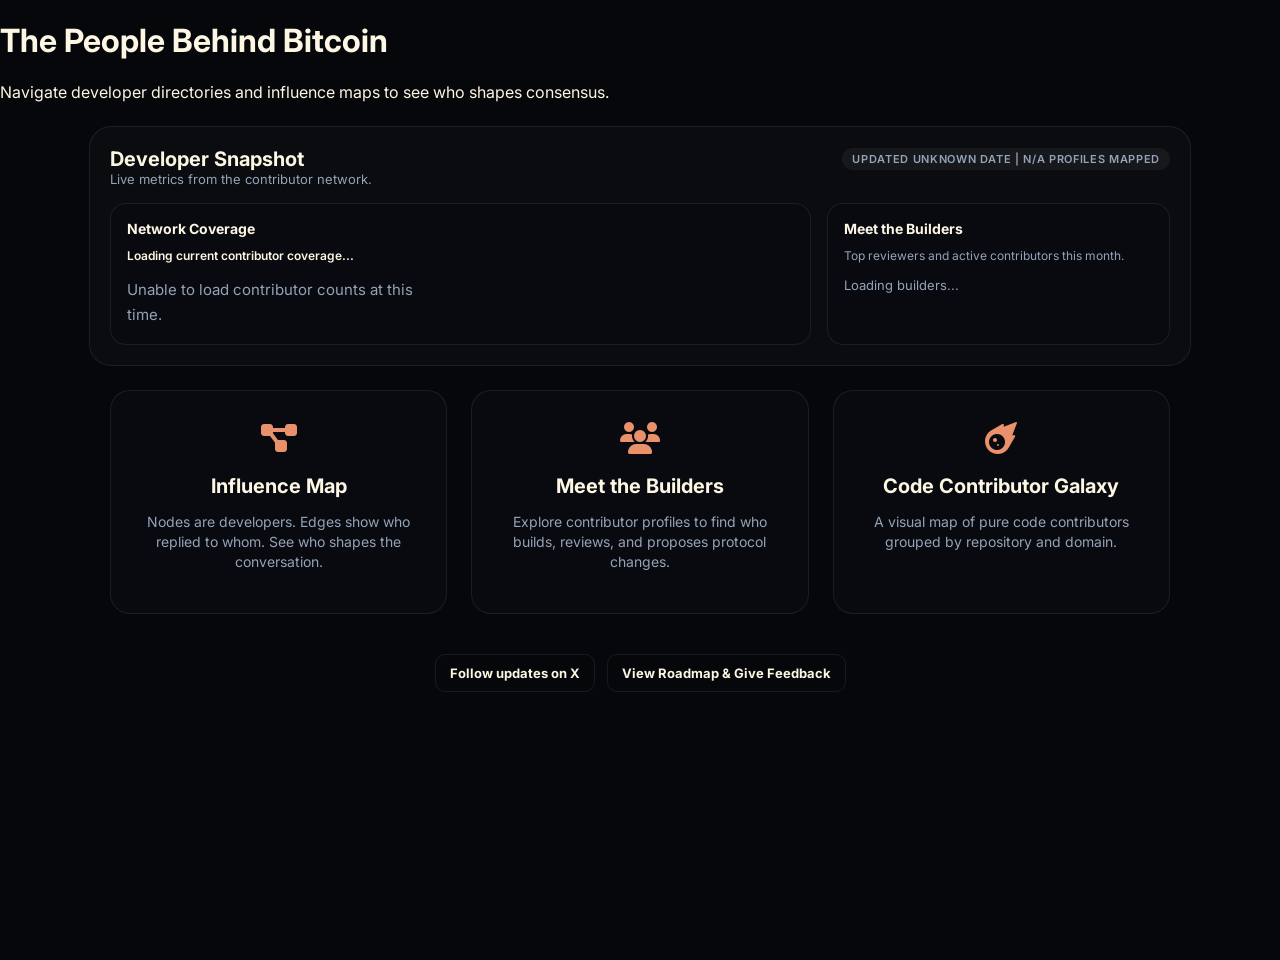
==== commit 9dcbf99a: "Update ecosystem builders UI with historical legends and design refinements" ====
--- a/index.html
+++ b/index.html
@@ -34,17 +34,36 @@
         <div id="app-content" class="landing-layout">
             <div class="hero-section">
                 <h1>The People Behind Bitcoin</h1>
-                <p>Every commit, code review, BIP, and Delving & Mailing list thread - mapped to the real humans shaping
-                    Bitcoin.</p>
-                <div id="freshness-line" class="freshness-line">Updated - Contributors tracked -</div>
+                <p>Navigate developer directories and influence maps to see who shapes consensus.</p>
+                <section class="snapshot-panel" aria-label="Developer Snapshot">
+                    <div class="snapshot-panel-head">
+                        <div style="display: flex; align-items: center; justify-content: space-between;">
+                            <h2 style="margin: 0;">Developer Snapshot</h2>
+                            <span id="freshness-line" class="freshness-line" style="margin: 0; font-size: 11px; font-weight: 600; padding: 4px 10px; background: rgba(255,255,255,0.05); border-radius: 20px;"></span>
+                        </div>
+                        <p>Live metrics from the contributor network.</p>
+                    </div>
+                    <div class="live-widgets">
+                        <!-- Card 1: Network Coverage -->
+                        <article class="live-widget" style="grid-column: span 2;">
+                            <h3 style="margin-top: 0;">Network Coverage</h3>
+                            <p id="summary-insight" class="live-widget-note" style="margin-bottom: 12px; font-weight: 600; color: var(--text-primary);">Loading current contributor coverage...</p>
+                            <ul id="domain-count-list" class="summary-list" style="padding-left: 0; list-style: none;">
+                                <li>Loading contributor counts...</li>
+                            </ul>
+                        </article>
 
-                <div class="summary-section">
-                    <h2>Who's building Bitcoin</h2>
-                    <div id="summary-insight" class="summary-insight">Loading current contributor coverage...</div>
-                    <ul id="domain-count-list" class="summary-list">
-                        <li>Loading contributor counts...</li>
-                    </ul>
-                </div>
+                        <!-- Card 2: Meet the Builders -->
+                        <article class="live-widget">
+                            <h3 style="margin-top: 0;">Meet the Builders</h3>
+                            <p class="live-widget-note" style="margin-bottom: 12px;">Top reviewers and active contributors this month.</p>
+                            
+                            <div id="widget-builders-list" style="display: flex; flex-direction: column; gap: 8px;">
+                                <div style="color: var(--text-secondary); font-size: 13px;">Loading builders...</div>
+                            </div>
+                        </article>
+                    </div>
+                </section>
 
 
 
@@ -59,34 +78,17 @@
                         <h2>Meet the Builders</h2>
                         <p>Explore contributor profiles to find who builds, reviews, and proposes protocol changes.</p>
                     </a>
-                    <a href="https://sorukumar.github.io/orange-dev-tracker/pulse.html" class="cta-card">
-                        <div class="cta-icon"><i class="fas fa-comments"></i></div>
-                        <h2>Protocol Pulse</h2>
-                        <p>Track the debates gaining momentum before they shape what gets built next.</p>
+                    <a href="contributors.html" class="cta-card">
+                        <div class="cta-icon"><i class="fas fa-meteor"></i></div>
+                        <h2>Code Contributor Galaxy</h2>
+                        <p>A visual map of pure code contributors grouped by repository and domain.</p>
                     </a>
                 </div>
-
-                <section class="why-this-matters" aria-label="Why This Matters">
-                    <h2>Why This Matters</h2>
-                    <p>Bitcoin's roadmap emerges from thousands of distributed technical decisions. This network view
-                        helps researchers, builders, and capital allocators separate durable engineering signal from
-                        short-lived hype.</p>
-                    <p>By mapping code, review, standards, and discussion into one contributor graph, Orange Dev Network
-                        surfaces who is actively shaping consensus and where protocol attention is moving next.</p>
-                </section>
 
                 <section class="secondary-cta" aria-label="Follow and feedback">
                     <a href="https://x.com/BitcoinDataLabs" target="_blank" rel="noopener noreferrer"
                         class="secondary-link">Follow updates on X</a>
                     <a href="roadmap.html" class="secondary-link">View Roadmap & Give Feedback</a>
-                </section>
-
-                <section class="methodology-note" aria-label="Data and Methodology">
-                    <h2>Data & Methodology</h2>
-                    <p>Sources: GitHub activity, Delving Bitcoin, and the bitcoin-dev mailing list. Contributor
-                        identities are resolved to canonical profiles in orange-dev-data before any dashboard
-                        aggregation. Artifacts are rebuilt on a daily and monthly cadence depending on pipeline stage.
-                    </p>
                 </section>
 
             </div>
--- a/styles/landing.css
+++ b/styles/landing.css
@@ -574,4 +574,105 @@
     .summary-list {
         grid-template-columns: 1fr !important;
     }
+}
+
+/* Custom Tooltip */
+.info-tooltip-container {
+    position: relative;
+    display: inline-flex;
+    align-items: center;
+    cursor: help;
+}
+
+.info-tooltip-container .tooltip-text {
+    visibility: hidden;
+    width: 260px;
+    background-color: var(--card-bg);
+    color: var(--text-secondary);
+    text-align: left;
+    border-radius: 8px;
+    padding: 10px 12px;
+    position: absolute;
+    z-index: 100;
+    top: 150%;
+    left: 50%;
+    transform: translateX(-50%);
+    opacity: 0;
+    transition: opacity 0.2s, visibility 0.2s;
+    border: 1px solid var(--border);
+    font-size: 12px;
+    line-height: 1.5;
+    font-weight: normal;
+    text-transform: none;
+    letter-spacing: normal;
+    box-shadow: 0 10px 25px rgba(0,0,0,0.5);
+}
+
+.info-tooltip-container .tooltip-text::after {
+    content: "";
+    position: absolute;
+    bottom: 100%;
+    left: 50%;
+    margin-left: -6px;
+    border-width: 6px;
+    border-style: solid;
+    border-color: transparent transparent var(--border) transparent;
+}
+
+.info-tooltip-container:hover .tooltip-text {
+    visibility: visible;
+    opacity: 1;
+}
+
+/* Rotating Builder Card */
+@keyframes fadeInSlide {
+    from { opacity: 0; transform: translateY(5px); }
+    to { opacity: 1; transform: translateY(0); }
+}
+
+.rotating-builder-card {
+    display: flex;
+    align-items: center;
+    gap: 16px;
+    padding: 16px;
+    background: rgba(255,255,255,0.03);
+    border: 1px solid rgba(255,255,255,0.08);
+    border-radius: 12px;
+    text-decoration: none;
+    transition: all 0.3s ease;
+    animation: fadeInSlide 0.4s ease forwards;
+}
+
+.rotating-builder-card:hover {
+    background: rgba(255,255,255,0.06);
+    border-color: var(--primary);
+    transform: translateY(-2px);
+}
+
+.builder-avatar {
+    width: 60px;
+    height: 60px;
+    border-radius: 50%;
+    border: 2px solid rgba(255,255,255,0.1);
+    background: var(--bg-primary);
+    object-fit: cover;
+}
+
+.builder-info {
+    display: flex;
+    flex-direction: column;
+    gap: 4px;
+}
+
+.builder-name {
+    color: var(--text-primary);
+    font-size: 16px;
+    font-weight: 700;
+}
+
+.builder-metric {
+    color: var(--primary);
+    font-size: 13px;
+    font-weight: 600;
+    opacity: 0.9;
 }
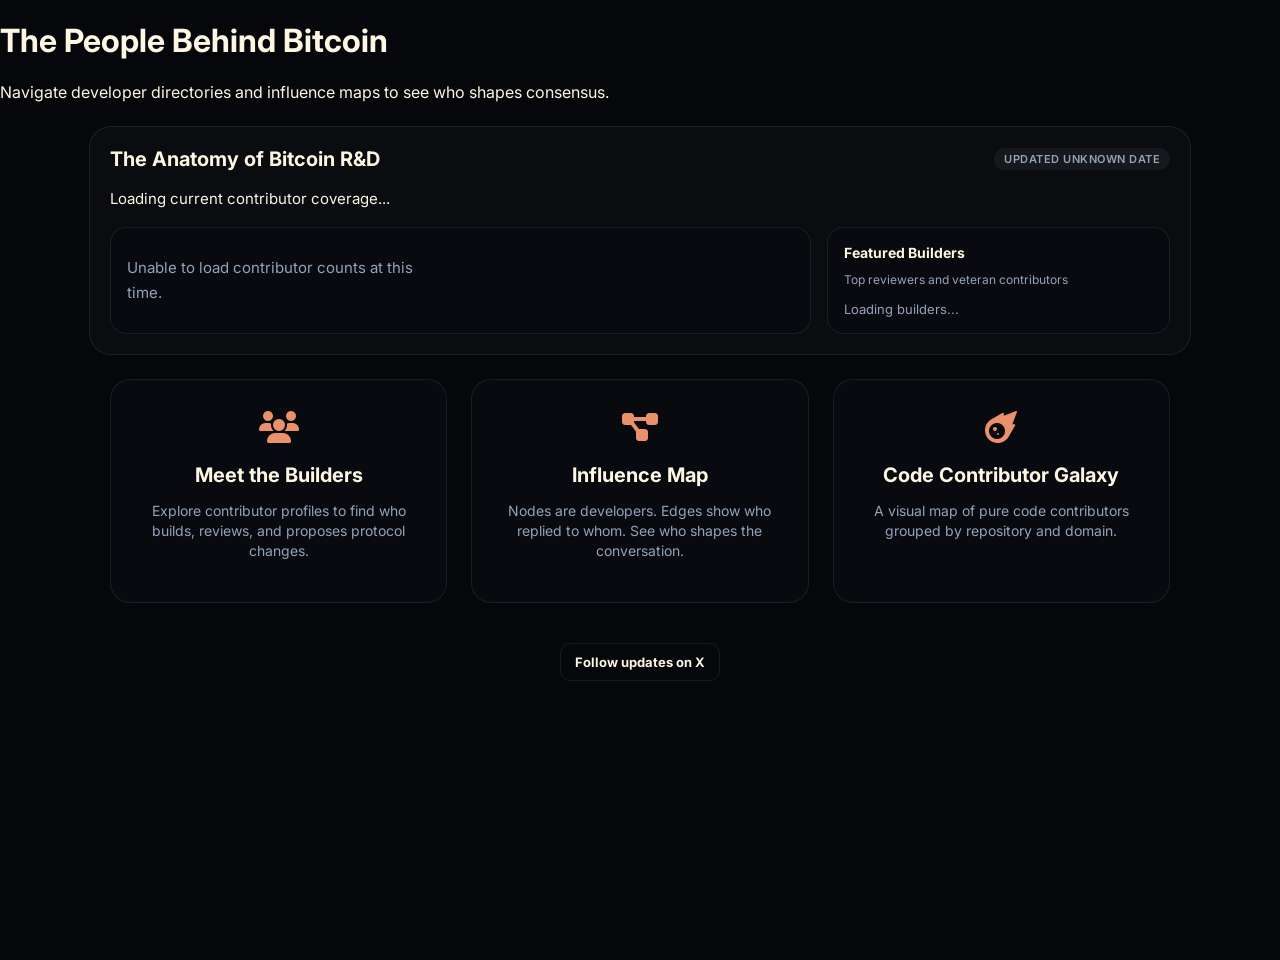
==== commit 5405b586: "feat: UX polish and consistency improvements" ====
--- a/index.html
+++ b/index.html
@@ -37,27 +37,27 @@
                 <p>Navigate developer directories and influence maps to see who shapes consensus.</p>
                 <section class="snapshot-panel" aria-label="Developer Snapshot">
                     <div class="snapshot-panel-head">
-                        <div style="display: flex; align-items: center; justify-content: space-between;">
-                            <h2 style="margin: 0;">Developer Snapshot</h2>
-                            <span id="freshness-line" class="freshness-line" style="margin: 0; font-size: 11px; font-weight: 600; padding: 4px 10px; background: rgba(255,255,255,0.05); border-radius: 20px;"></span>
+                        <div style="display: flex; align-items: center; justify-content: space-between; margin-bottom: 16px;">
+                            <h2 style="margin: 0;">The Anatomy of Bitcoin R&D</h2>
+                            <span id="freshness-line" class="freshness-line"
+                                style="margin: 0; font-size: 11px; font-weight: 600; padding: 4px 10px; background: rgba(255,255,255,0.05); border-radius: 20px;"></span>
                         </div>
-                        <p>Live metrics from the contributor network.</p>
+                        <p id="summary-insight" style="margin: 0; font-size: 15px; line-height: 1.6; color: var(--text-secondary); max-width: 90%;">Loading current contributor coverage...</p>
                     </div>
                     <div class="live-widgets">
                         <!-- Card 1: Network Coverage -->
-                        <article class="live-widget" style="grid-column: span 2;">
-                            <h3 style="margin-top: 0;">Network Coverage</h3>
-                            <p id="summary-insight" class="live-widget-note" style="margin-bottom: 12px; font-weight: 600; color: var(--text-primary);">Loading current contributor coverage...</p>
-                            <ul id="domain-count-list" class="summary-list" style="padding-left: 0; list-style: none;">
+                        <article class="live-widget" style="grid-column: span 2; display: flex; flex-direction: column; justify-content: center;">
+                            <ul id="domain-count-list" class="summary-list" style="padding-left: 0; list-style: none; margin: 0;">
                                 <li>Loading contributor counts...</li>
                             </ul>
                         </article>
 
                         <!-- Card 2: Meet the Builders -->
                         <article class="live-widget">
-                            <h3 style="margin-top: 0;">Meet the Builders</h3>
-                            <p class="live-widget-note" style="margin-bottom: 12px;">Top reviewers and active contributors this month.</p>
-                            
+                            <h3 style="margin-top: 0;">Featured Builders</h3>
+                            <p class="live-widget-note" style="margin-bottom: 12px;">Top reviewers and veteran
+                                contributors</p>
+
                             <div id="widget-builders-list" style="display: flex; flex-direction: column; gap: 8px;">
                                 <div style="color: var(--text-secondary); font-size: 13px;">Loading builders...</div>
                             </div>
@@ -68,15 +68,15 @@
 
 
                 <div class="cta-container">
+                    <a href="directory.html" class="cta-card">
+                        <div class="cta-icon"><i class="fas fa-users"></i></div>
+                        <h2>Meet the Builders</h2>
+                        <p>Explore contributor profiles to find who builds, reviews, and proposes protocol changes.</p>
+                    </a>
                     <a href="network.html" class="cta-card">
                         <div class="cta-icon"><i class="fas fa-project-diagram"></i></div>
                         <h2>Influence Map</h2>
                         <p>Nodes are developers. Edges show who replied to whom. See who shapes the conversation.</p>
-                    </a>
-                    <a href="directory.html" class="cta-card">
-                        <div class="cta-icon"><i class="fas fa-users"></i></div>
-                        <h2>Meet the Builders</h2>
-                        <p>Explore contributor profiles to find who builds, reviews, and proposes protocol changes.</p>
                     </a>
                     <a href="contributors.html" class="cta-card">
                         <div class="cta-icon"><i class="fas fa-meteor"></i></div>
@@ -85,10 +85,9 @@
                     </a>
                 </div>
 
-                <section class="secondary-cta" aria-label="Follow and feedback">
+                <section class="secondary-cta" aria-label="Follow updates">
                     <a href="https://x.com/BitcoinDataLabs" target="_blank" rel="noopener noreferrer"
                         class="secondary-link">Follow updates on X</a>
-                    <a href="roadmap.html" class="secondary-link">View Roadmap & Give Feedback</a>
                 </section>
 
             </div>
--- a/styles/style.css
+++ b/styles/style.css
@@ -592,6 +592,12 @@
     border: 1px solid rgba(244, 63, 94, 0.14);
 }
 
+.tag-retired {
+    background: rgba(148, 163, 184, 0.08);
+    color: #94A3B8;
+    border: 1px solid rgba(148, 163, 184, 0.14);
+}
+
 .tag-mixed {
     background: rgba(253, 246, 227, 0.05);
     color: var(--text-primary);
--- a/styles/landing.css
+++ b/styles/landing.css
@@ -633,14 +633,15 @@
 .rotating-builder-card {
     display: flex;
     align-items: center;
-    gap: 16px;
-    padding: 16px;
+    gap: 20px;
+    padding: 24px;
     background: rgba(255,255,255,0.03);
     border: 1px solid rgba(255,255,255,0.08);
-    border-radius: 12px;
+    border-radius: 16px;
     text-decoration: none;
     transition: all 0.3s ease;
     animation: fadeInSlide 0.4s ease forwards;
+    margin-top: 8px;
 }
 
 .rotating-builder-card:hover {
@@ -650,8 +651,8 @@
 }
 
 .builder-avatar {
-    width: 60px;
-    height: 60px;
+    width: 76px;
+    height: 76px;
     border-radius: 50%;
     border: 2px solid rgba(255,255,255,0.1);
     background: var(--bg-primary);
@@ -661,18 +662,18 @@
 .builder-info {
     display: flex;
     flex-direction: column;
-    gap: 4px;
+    gap: 6px;
 }
 
 .builder-name {
     color: var(--text-primary);
-    font-size: 16px;
+    font-size: 19px;
     font-weight: 700;
 }
 
 .builder-metric {
     color: var(--primary);
-    font-size: 13px;
+    font-size: 14px;
     font-weight: 600;
     opacity: 0.9;
 }
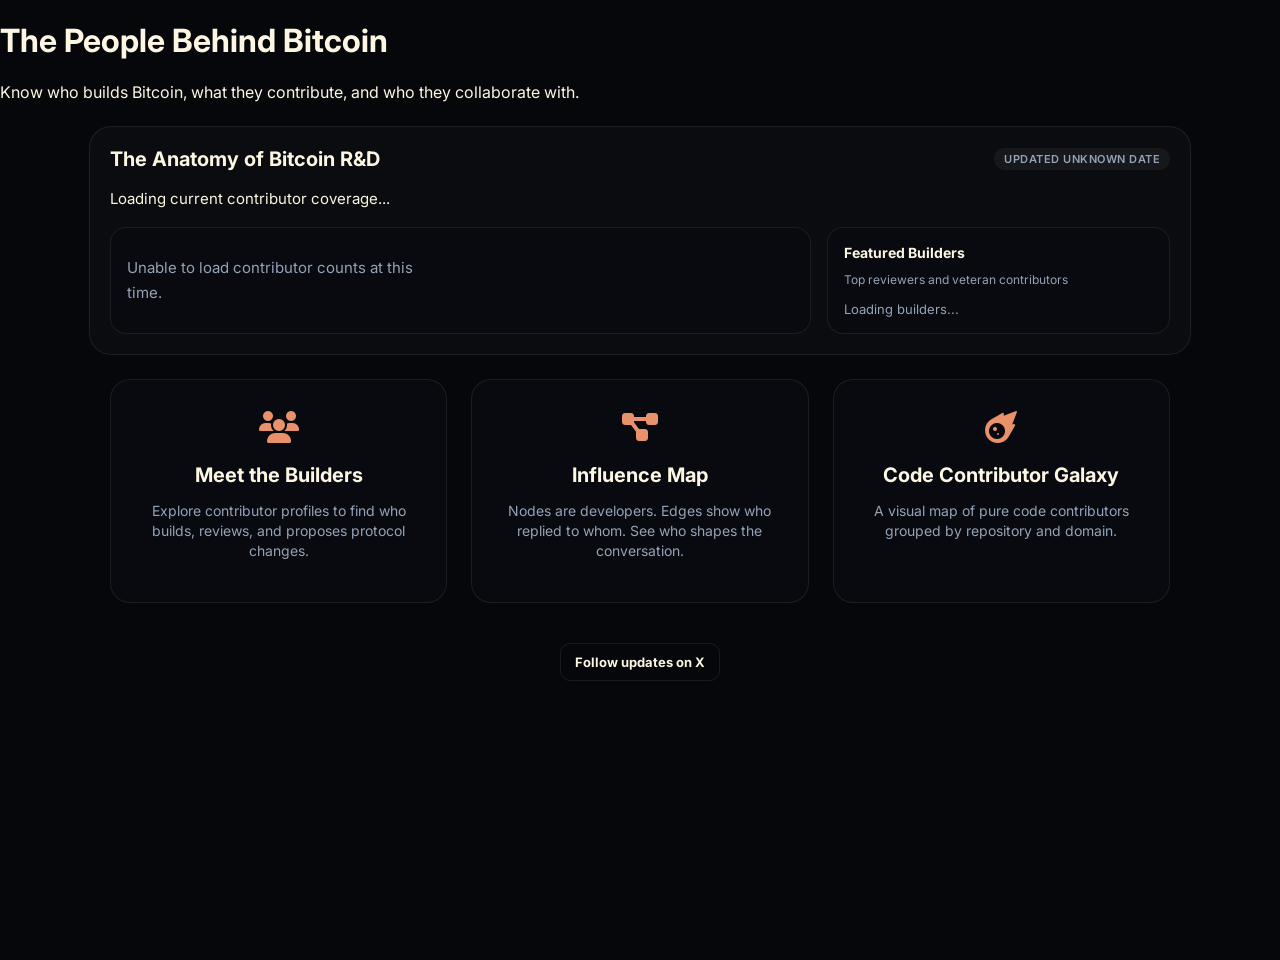
==== commit 96d50a98: "chore: update UI" ====
--- a/index.html
+++ b/index.html
@@ -34,20 +34,25 @@
         <div id="app-content" class="landing-layout">
             <div class="hero-section">
                 <h1>The People Behind Bitcoin</h1>
-                <p>Navigate developer directories and influence maps to see who shapes consensus.</p>
+                <p>Know who builds Bitcoin, what they contribute, and who they collaborate with.</p>
                 <section class="snapshot-panel" aria-label="Developer Snapshot">
                     <div class="snapshot-panel-head">
-                        <div style="display: flex; align-items: center; justify-content: space-between; margin-bottom: 16px;">
+                        <div
+                            style="display: flex; align-items: center; justify-content: space-between; margin-bottom: 16px;">
                             <h2 style="margin: 0;">The Anatomy of Bitcoin R&D</h2>
                             <span id="freshness-line" class="freshness-line"
                                 style="margin: 0; font-size: 11px; font-weight: 600; padding: 4px 10px; background: rgba(255,255,255,0.05); border-radius: 20px;"></span>
                         </div>
-                        <p id="summary-insight" style="margin: 0; font-size: 15px; line-height: 1.6; color: var(--text-secondary); max-width: 90%;">Loading current contributor coverage...</p>
+                        <p id="summary-insight"
+                            style="margin: 0; font-size: 15px; line-height: 1.6; color: var(--text-secondary); max-width: 90%;">
+                            Loading current contributor coverage...</p>
                     </div>
                     <div class="live-widgets">
                         <!-- Card 1: Network Coverage -->
-                        <article class="live-widget" style="grid-column: span 2; display: flex; flex-direction: column; justify-content: center;">
-                            <ul id="domain-count-list" class="summary-list" style="padding-left: 0; list-style: none; margin: 0;">
+                        <article class="live-widget"
+                            style="grid-column: span 2; display: flex; flex-direction: column; justify-content: center;">
+                            <ul id="domain-count-list" class="summary-list"
+                                style="padding-left: 0; list-style: none; margin: 0;">
                                 <li>Loading contributor counts...</li>
                             </ul>
                         </article>
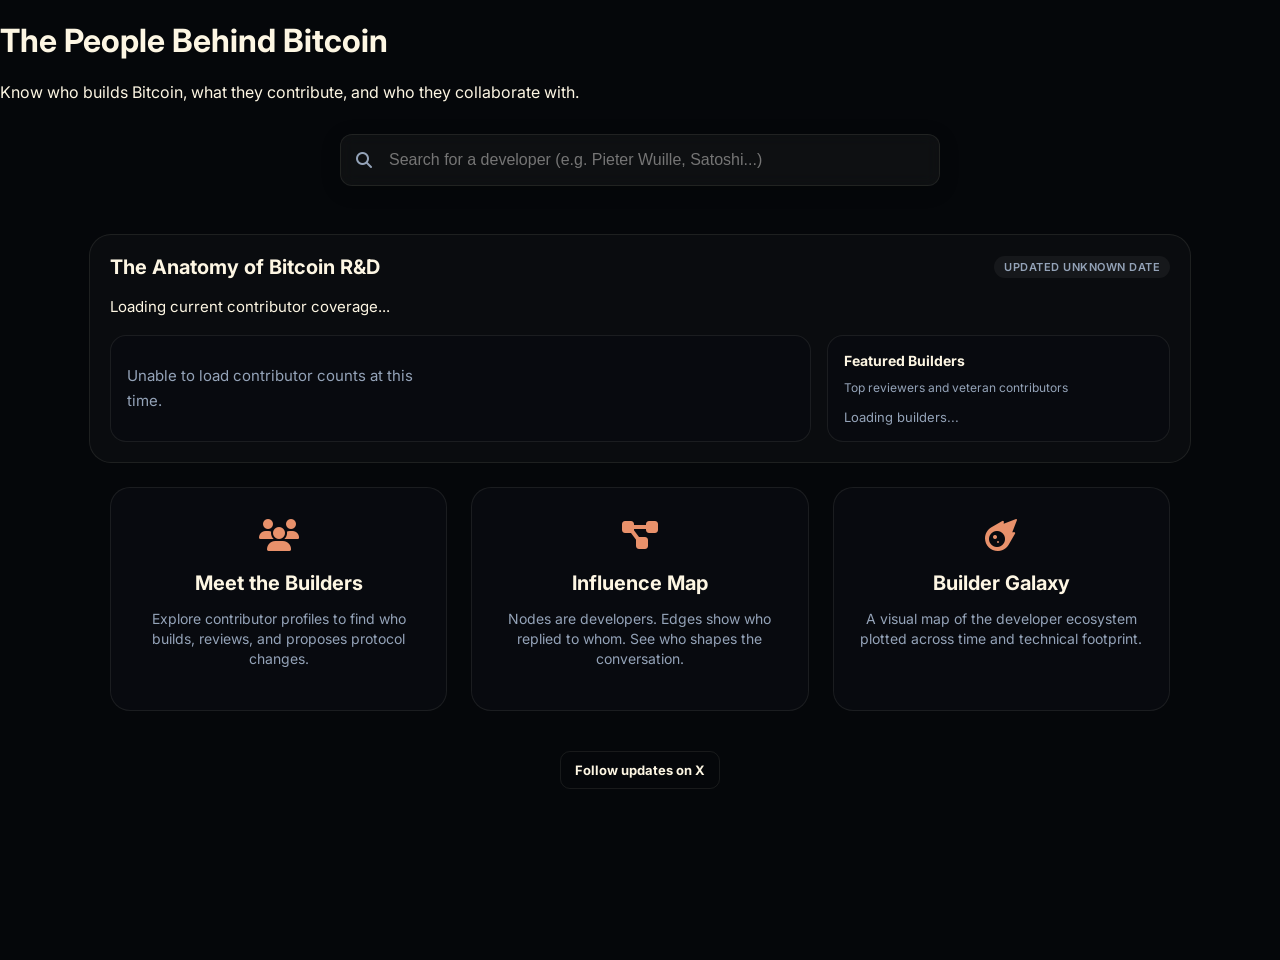
==== commit b4428bdf: "Update UI: search functionality, ecosystem map naming, and inactive user filtering" ====
--- a/index.html
+++ b/index.html
@@ -35,6 +35,16 @@
             <div class="hero-section">
                 <h1>The People Behind Bitcoin</h1>
                 <p>Know who builds Bitcoin, what they contribute, and who they collaborate with.</p>
+                
+                <div class="hero-search-wrapper" style="position: relative; z-index: 1000; max-width: 600px; margin: 32px auto 48px auto; width: 100%;">
+                    <div class="search-box" style="width: 100%; position: relative;">
+                        <i class="fas fa-search" style="position: absolute; left: 16px; top: 50%; transform: translateY(-50%); color: var(--text-secondary); z-index: 2;"></i>
+                        <input type="text" id="global-hero-search" placeholder="Search for a developer (e.g. Pieter Wuille, Satoshi...)" autocomplete="off" spellcheck="false" style="width: 100%; padding: 16px 20px 16px 48px; font-size: 16px; border-radius: 12px; border: 1px solid var(--border); background: rgba(253, 246, 227, 0.04); color: var(--text-primary); backdrop-filter: blur(8px); outline: none; transition: all 0.2s; box-sizing: border-box; box-shadow: 0 4px 20px rgba(0,0,0,0.2);">
+                    </div>
+                    <ul id="hero-search-dropdown" class="search-dropdown" hidden style="position: absolute; top: calc(100% + 8px); left: 0; width: 100%; max-height: 350px; overflow-y: auto; list-style: none; padding: 0; margin: 0; z-index: 100; border: 1px solid var(--border); border-radius: 12px; box-shadow: 0 10px 40px rgba(0,0,0,0.8); background: rgba(8, 10, 15, 0.95); backdrop-filter: blur(20px); -webkit-backdrop-filter: blur(20px);"></ul>
+                </div>
+
+
                 <section class="snapshot-panel" aria-label="Developer Snapshot">
                     <div class="snapshot-panel-head">
                         <div
@@ -85,8 +95,8 @@
                     </a>
                     <a href="contributors.html" class="cta-card">
                         <div class="cta-icon"><i class="fas fa-meteor"></i></div>
-                        <h2>Code Contributor Galaxy</h2>
-                        <p>A visual map of pure code contributors grouped by repository and domain.</p>
+                        <h2>Builder Galaxy</h2>
+                        <p>A visual map of the developer ecosystem plotted across time and technical footprint.</p>
                     </a>
                 </div>
 
--- a/styles/style.css
+++ b/styles/style.css
@@ -598,6 +598,12 @@
     border: 1px solid rgba(148, 163, 184, 0.14);
 }
 
+.tag-active {
+    background: rgba(253, 246, 227, 0.04);
+    color: #cbd5e1;
+    border: 1px solid rgba(253, 246, 227, 0.1);
+}
+
 .tag-mixed {
     background: rgba(253, 246, 227, 0.05);
     color: var(--text-primary);
@@ -700,20 +706,24 @@
 }
 
 /* Scrollbar Styles */
-#sidebar::-webkit-scrollbar {
+#sidebar::-webkit-scrollbar,
+.search-dropdown::-webkit-scrollbar {
     width: 6px;
 }
 
-#sidebar::-webkit-scrollbar-track {
-    background: var(--bg-secondary);
-}
-
-#sidebar::-webkit-scrollbar-thumb {
+#sidebar::-webkit-scrollbar-track,
+.search-dropdown::-webkit-scrollbar-track {
+    background: transparent;
+}
+
+#sidebar::-webkit-scrollbar-thumb,
+.search-dropdown::-webkit-scrollbar-thumb {
     background: var(--border);
     border-radius: 3px;
 }
 
-#sidebar::-webkit-scrollbar-thumb:hover {
+#sidebar::-webkit-scrollbar-thumb:hover,
+.search-dropdown::-webkit-scrollbar-thumb:hover {
     background: rgba(255, 255, 255, 0.1);
 }
 
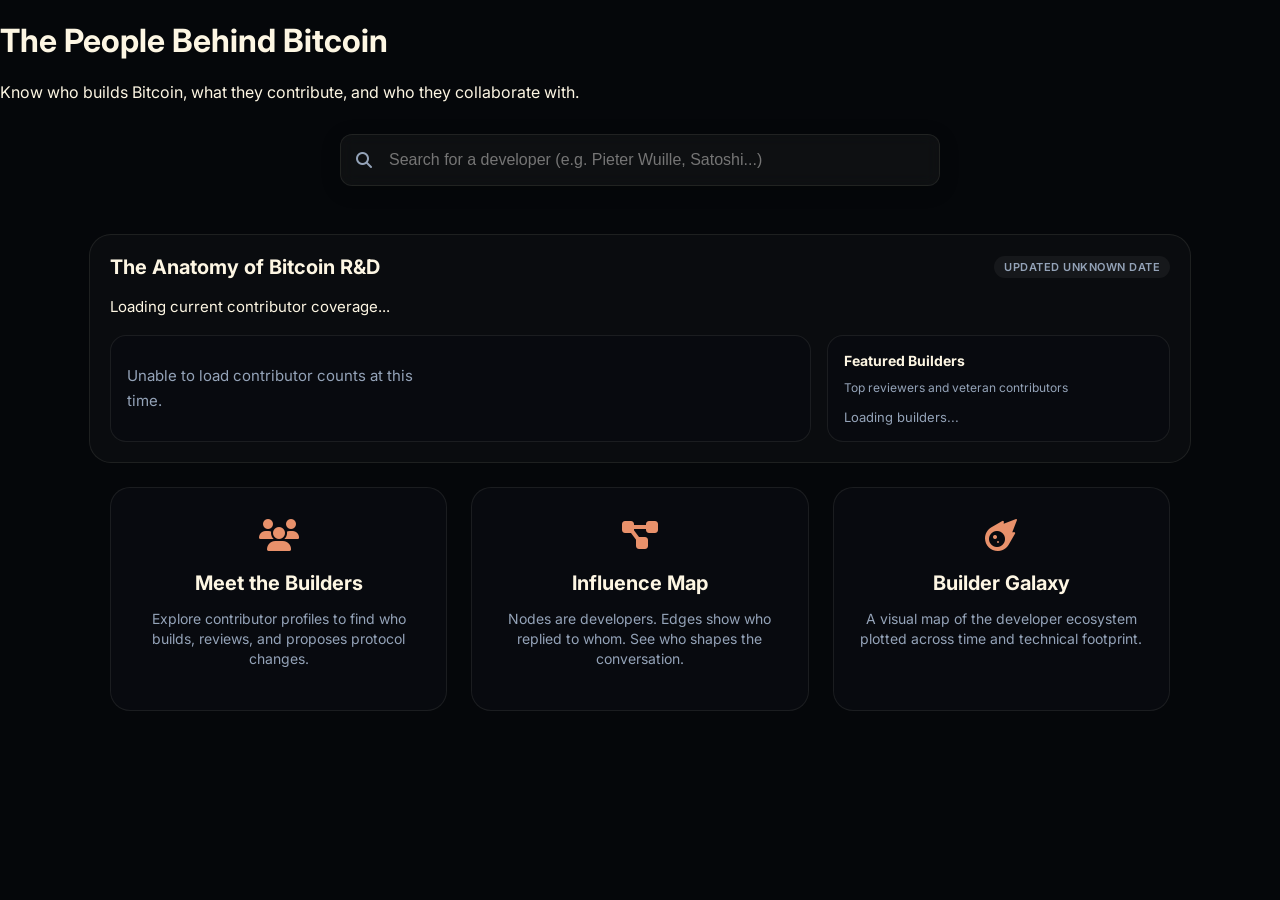
==== commit e568da86: "UI: Add profile social links, fix landing page spacing, and remove duplicated X link" ====
--- a/index.html
+++ b/index.html
@@ -100,10 +100,6 @@
                     </a>
                 </div>
 
-                <section class="secondary-cta" aria-label="Follow updates">
-                    <a href="https://x.com/BitcoinDataLabs" target="_blank" rel="noopener noreferrer"
-                        class="secondary-link">Follow updates on X</a>
-                </section>
 
             </div>
         </div>
--- a/styles/landing.css
+++ b/styles/landing.css
@@ -24,7 +24,6 @@
 
 body.landing-layout .landing-layout {
     background: radial-gradient(circle at 50% -20%, var(--bg-secondary) 0%, var(--bg-primary) 70%) !important;
-    min-height: 100vh;
     padding-bottom: 60px;
     display: block !important;
 }
